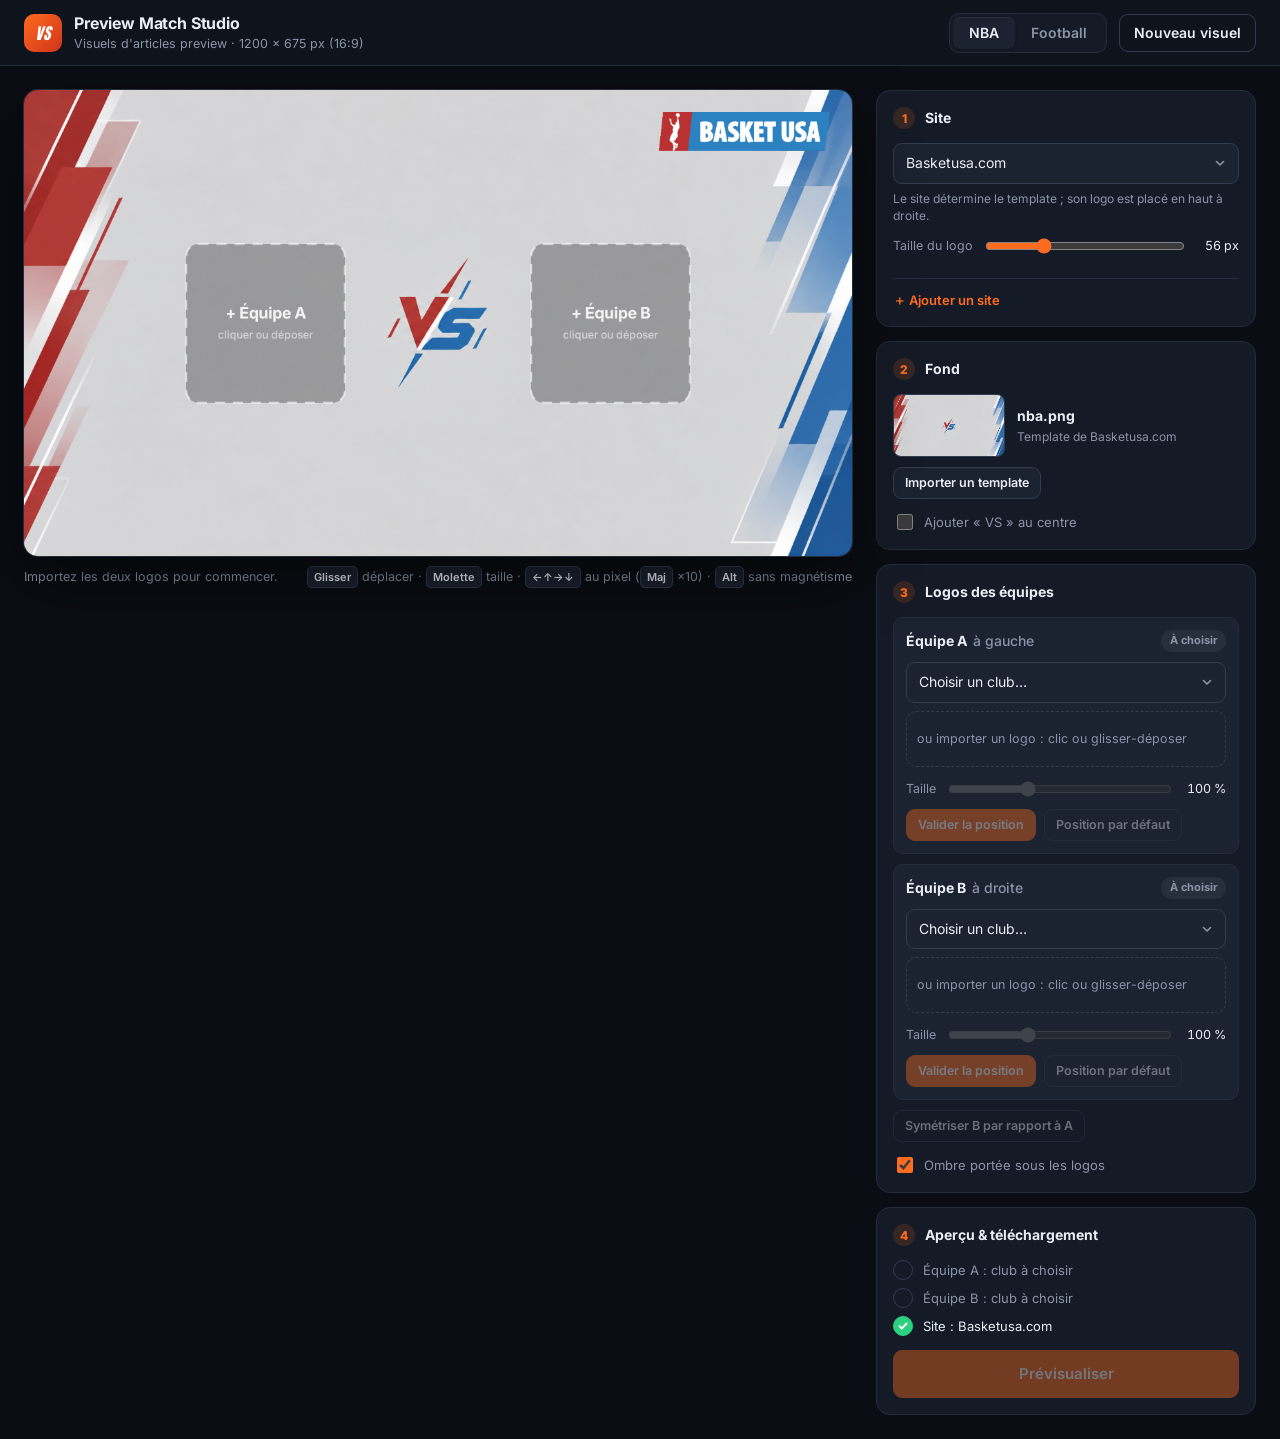
==== index.html @ 1eacbdc1 "Preview Match Studio : générateur de visuels preview de match Dashboard statique (HTML/canvas) pour " ====
<!doctype html>
<html lang="fr">
<head>
  <meta charset="utf-8">
  <meta name="viewport" content="width=device-width, initial-scale=1">
  <title>Preview Match Studio</title>
  <link rel="preconnect" href="https://fonts.googleapis.com">
  <link rel="preconnect" href="https://fonts.gstatic.com" crossorigin>
  <link href="https://fonts.googleapis.com/css2?family=Anton&family=Inter:wght@400;500;600;700;800&display=swap" rel="stylesheet">
  <link rel="stylesheet" href="css/style.css">
</head>
<body>
  <header class="topbar">
    <div class="brand">
      <div class="brand-mark" aria-hidden="true">VS</div>
      <div>
        <h1>Preview Match Studio</h1>
        <p>Visuels d'articles preview · 1200 × 675 px (16:9)</p>
      </div>
    </div>
    <div class="topbar-actions">
      <div class="seg" id="sportSeg" role="tablist" aria-label="Sport"></div>
      <button class="btn ghost" id="resetBtn" type="button">Nouveau visuel</button>
    </div>
  </header>

  <main class="layout">
    <section class="stage-col">
      <div class="stage" id="stage">
        <canvas id="editor" tabindex="0" aria-label="Zone d'édition du visuel"></canvas>
        <div class="drop-hint" aria-hidden="true">
          <div data-side="0"><span>Déposer pour<strong data-role="dropLabel">Équipe A</strong></span></div>
          <div data-side="1"><span>Déposer pour<strong data-role="dropLabel">Équipe B</strong></span></div>
        </div>
      </div>
      <div class="stage-bar">
        <span id="statusText">Importez les deux logos pour commencer.</span>
        <span class="keys"><kbd>Glisser</kbd> déplacer · <kbd>Molette</kbd> taille · <kbd>←↑→↓</kbd> au pixel (<kbd>Maj</kbd> ×10) · <kbd>Alt</kbd> sans magnétisme</span>
      </div>
    </section>

    <aside class="panel">
      <section class="card">
        <h2><span class="step">1</span>Site</h2>
        <select class="select" id="siteSelect" aria-label="Site"></select>
        <small class="note" id="siteNote"></small>
        <label class="range">Taille du logo
          <input type="range" id="siteSize" min="24" max="140" step="1">
          <output id="siteSizeOut"></output>
        </label>
        <div class="row-btns">
          <button class="btn small ghost danger" id="deleteSiteBtn" type="button" hidden>Supprimer ce site</button>
        </div>
        <details class="add-site" id="addSite">
          <summary>＋ Ajouter un site</summary>
          <form id="addSiteForm" autocomplete="off">
            <label class="field">Nom du site<input type="text" id="newSiteName" placeholder="ex. monsite.fr" required></label>
            <label class="field">Logo (PNG/SVG transparent)<input type="file" id="newSiteLogo" accept="image/*" required></label>
            <button class="btn small primary" type="submit">Enregistrer le site</button>
            <small class="note">Le site est mémorisé dans ce navigateur : importez ensuite son template à l'étape 2. Pour le partager avec l'équipe, ajoutez-le dans <code>js/config.js</code>.</small>
          </form>
        </details>
      </section>

      <section class="card">
        <h2><span class="step">2</span>Fond</h2>
        <div class="template-row">
          <div class="template-thumb" id="templateThumbWrap"><img id="templateThumb" alt=""></div>
          <div class="template-info">
            <strong id="templateName">…</strong>
            <small class="note" id="templateNote"></small>
          </div>
        </div>
        <div class="row-btns">
          <label class="btn small">Importer un template<input type="file" accept="image/*" id="templateInput" hidden></label>
          <button class="btn small ghost" id="templateResetBtn" type="button" hidden>Revenir au template du site</button>
        </div>
        <label class="check"><input type="checkbox" id="vsToggle"> Ajouter « VS » au centre</label>
      </section>

      <section class="card">
        <h2><span class="step">3</span>Logos des équipes</h2>
        <div id="teams"></div>
        <div class="row-btns">
          <button class="btn small ghost" id="mirrorBtn" type="button" title="Place le logo B en miroir du logo A (même hauteur, même taille)">Symétriser B par rapport à A</button>
        </div>
        <label class="check"><input type="checkbox" id="shadowToggle" checked> Ombre portée sous les logos</label>
      </section>

      <section class="card">
        <h2><span class="step">4</span>Aperçu &amp; téléchargement</h2>
        <ul class="checklist" id="checklist"></ul>
        <button class="btn primary block" id="previewBtn" type="button">Prévisualiser</button>
      </section>
    </aside>
  </main>

  <template id="teamTpl">
    <div class="team">
      <div class="team-head">
        <span class="team-label"><span data-role="label"></span><em data-role="side"></em></span>
        <span class="badge" data-role="badge"></span>
      </div>
      <select class="select club-select" data-role="club" aria-label="Choisir le club"></select>
      <label class="drop" data-role="drop">
        <input type="file" accept="image/*" hidden data-role="file">
        <img data-role="thumb" alt="" hidden>
        <span data-role="dropText"></span>
      </label>
      <label class="range">Taille
        <input type="range" min="20" max="250" step="1" data-role="size">
        <output data-role="sizeOut"></output>
      </label>
      <div class="row-btns">
        <button class="btn small primary" type="button" data-role="validate">Valider la position</button>
        <button class="btn small ghost" type="button" data-role="edit" hidden>Modifier la position</button>
        <button class="btn small ghost" type="button" data-role="reset">Position par défaut</button>
      </div>
    </div>
  </template>

  <dialog id="previewDialog" class="dialog" aria-labelledby="previewTitle">
    <div class="dialog-head">
      <h3 id="previewTitle">Aperçu final</h3>
      <button class="icon-btn" type="button" data-close aria-label="Fermer">×</button>
    </div>
    <div class="preview-img">
      <img id="previewImg" alt="Aperçu du visuel exporté">
      <p class="preview-error" id="previewError" hidden></p>
    </div>
    <div class="dialog-foot">
      <label class="field grow">Nom du fichier
        <span class="filename"><input type="text" id="filenameInput" spellcheck="false"><em id="extLabel">.jpg</em></span>
      </label>
      <label class="field">Format
        <select class="select" id="formatSelect">
          <option value="jpeg">JPG</option>
          <option value="webp">WebP</option>
          <option value="png">PNG</option>
        </select>
      </label>
      <span class="preview-meta" id="previewMeta"></span>
      <div class="row-btns">
        <button class="btn ghost" type="button" data-close>Retour à l'édition</button>
        <button class="btn primary" type="button" id="downloadBtn">Télécharger</button>
      </div>
    </div>
  </dialog>

  <div class="toast" id="toast" role="status" aria-live="polite"></div>

  <script src="js/config.js"></script>
  <script src="js/teams.js"></script>
  <script src="js/app.js"></script>
</body>
</html>
---- css/style.css ----
:root {
  --bg: #0a0d13;
  --surface: #10151e;
  --card: #151b26;
  --card-2: #1b2230;
  --line: #242d3e;
  --line-2: #313c51;
  --text: #e9edf4;
  --muted: #8a94a7;
  --accent: #ff6b1f;
  --accent-hover: #ff8540;
  --accent-soft: rgba(255, 107, 31, 0.14);
  --ok: #2bd17e;
  --ok-soft: rgba(43, 209, 126, 0.14);
  --warn: #f5a524;
  --warn-soft: rgba(245, 165, 36, 0.14);
  --danger: #ff5d5d;
  --radius: 14px;
  --radius-sm: 10px;
  --font: Inter, system-ui, -apple-system, "Segoe UI", Roboto, sans-serif;
  color-scheme: dark;
}

* { box-sizing: border-box; }
[hidden] { display: none !important; }
html, body { margin: 0; }
body {
  min-height: 100vh;
  background: var(--bg);
  color: var(--text);
  font: 14px/1.45 var(--font);
  -webkit-font-smoothing: antialiased;
}
button, input, select { font: inherit; color: inherit; }
code { font-size: 0.92em; background: rgba(255, 255, 255, 0.06); padding: 1px 5px; border-radius: 5px; }

/* ---------- Barre du haut ---------- */
.topbar {
  position: sticky;
  top: 0;
  z-index: 10;
  display: flex;
  align-items: center;
  justify-content: space-between;
  gap: 16px;
  padding: 12px 24px;
  background: rgba(16, 21, 30, 0.92);
  backdrop-filter: blur(8px);
  border-bottom: 1px solid var(--line);
}
.brand { display: flex; align-items: center; gap: 12px; min-width: 0; }
.brand-mark {
  flex: none;
  width: 38px;
  height: 38px;
  display: grid;
  place-items: center;
  border-radius: 10px;
  background: linear-gradient(135deg, var(--accent), #d0331a);
  color: #fff;
  font: italic 16px/1 Anton, Impact, sans-serif;
  letter-spacing: 0.04em;
}
.brand h1 { margin: 0; font-size: 16px; font-weight: 700; letter-spacing: -0.01em; }
.brand p { margin: 0; color: var(--muted); font-size: 12.5px; }
.topbar-actions { display: flex; align-items: center; gap: 12px; }

.seg {
  display: inline-flex;
  padding: 3px;
  background: var(--card);
  border: 1px solid var(--line);
  border-radius: 10px;
}
.seg button {
  border: 0;
  background: transparent;
  padding: 6px 16px;
  border-radius: 7px;
  color: var(--muted);
  font-weight: 600;
  cursor: pointer;
}
.seg button:hover { color: var(--text); }
.seg button[aria-selected="true"] {
  background: var(--card-2);
  color: var(--text);
  box-shadow: inset 0 1px 0 rgba(255, 255, 255, 0.05), 0 1px 3px rgba(0, 0, 0, 0.4);
}

/* ---------- Mise en page ---------- */
.layout {
  display: grid;
  grid-template-columns: minmax(0, 1fr) 380px;
  gap: 24px;
  padding: 24px;
  align-items: start;
  max-width: 1720px;
  margin: 0 auto;
}
.stage-col { position: sticky; top: 87px; min-width: 0; }

.stage {
  position: relative;
  aspect-ratio: 16 / 9;
  overflow: hidden;
  border-radius: var(--radius);
  background: #000;
  box-shadow: 0 0 0 1px var(--line), 0 24px 60px rgba(0, 0, 0, 0.5);
}
.stage canvas {
  display: block;
  width: 100%;
  height: 100%;
  touch-action: none;
  outline: none;
}
.stage canvas.is-dragging { cursor: grabbing !important; }

.drop-hint {
  position: absolute;
  inset: 0;
  display: none;
  grid-template-columns: 1fr 1fr;
  pointer-events: none;
}
.stage.is-dropping .drop-hint { display: grid; }
.drop-hint > div {
  display: grid;
  place-items: center;
  margin: 12px;
  border: 2px dashed rgba(255, 255, 255, 0.35);
  border-radius: var(--radius-sm);
  background: rgba(5, 8, 14, 0.55);
  color: rgba(255, 255, 255, 0.7);
  text-align: center;
  transition: background 0.12s, border-color 0.12s;
}
.drop-hint > div.is-active { border-color: var(--accent); background: rgba(255, 107, 31, 0.25); color: #fff; }
.drop-hint strong { display: block; font-size: 22px; margin-top: 4px; color: #fff; }

.stage-bar {
  display: flex;
  flex-wrap: wrap;
  justify-content: space-between;
  gap: 8px 16px;
  margin-top: 12px;
  color: var(--muted);
  font-size: 12.5px;
}
#statusText strong { color: var(--text); font-weight: 600; }
#statusText .num { font-variant-numeric: tabular-nums; }
kbd {
  font: 600 11px/1 var(--font);
  padding: 3px 6px;
  border-radius: 5px;
  background: var(--card-2);
  border: 1px solid var(--line-2);
  color: var(--text);
}

/* ---------- Panneau latéral ---------- */
.panel { display: flex; flex-direction: column; gap: 14px; min-width: 0; }
.card {
  padding: 16px;
  background: var(--card);
  border: 1px solid var(--line);
  border-radius: var(--radius);
}
.card h2 {
  display: flex;
  align-items: center;
  gap: 10px;
  margin: 0 0 14px;
  font-size: 14px;
  font-weight: 700;
}
.step {
  width: 22px;
  height: 22px;
  display: grid;
  place-items: center;
  border-radius: 50%;
  background: var(--accent-soft);
  color: var(--accent);
  font-size: 12px;
  font-weight: 800;
}

.note { display: block; margin-top: 6px; color: var(--muted); font-size: 12px; }
.note.warn { color: var(--warn); }
.note:empty { display: none; }

/* Fond */
.template-row { display: flex; align-items: center; gap: 12px; }
.template-thumb {
  flex: none;
  width: 112px;
  aspect-ratio: 16 / 9;
  overflow: hidden;
  border-radius: 8px;
  border: 1px solid var(--line-2);
  background: linear-gradient(115deg, #13235c 0 49%, #6b1222 51% 100%);
}
.template-thumb.is-football { background: linear-gradient(115deg, #0d4a32 0 49%, #0a2e4d 51% 100%); }
.template-thumb img { display: block; width: 100%; height: 100%; object-fit: cover; }
.template-thumb img:not([src]), .template-thumb img[src=""] { display: none; }
.template-info { min-width: 0; }
.template-info strong { display: block; overflow: hidden; text-overflow: ellipsis; white-space: nowrap; }
.template-info .note { margin-top: 2px; }

/* Équipes */
.team {
  padding: 12px;
  margin-bottom: 10px;
  background: var(--card-2);
  border: 1px solid var(--line);
  border-radius: var(--radius-sm);
  transition: border-color 0.15s, box-shadow 0.15s;
}
.team.is-selected { border-color: var(--accent); box-shadow: 0 0 0 3px var(--accent-soft); }
.team.is-locked { border-color: rgba(43, 209, 126, 0.45); }
.team-head { display: flex; align-items: center; justify-content: space-between; margin-bottom: 10px; }
.team-label { font-weight: 700; }
.team-label em { margin-left: 6px; font-style: normal; font-weight: 500; color: var(--muted); }

.badge {
  padding: 3px 9px;
  border-radius: 99px;
  background: rgba(255, 255, 255, 0.06);
  color: var(--muted);
  font-size: 11px;
  font-weight: 700;
  white-space: nowrap;
}
.badge.warn { background: var(--warn-soft); color: var(--warn); }
.badge.ok { background: var(--ok-soft); color: var(--ok); }

.club-select { margin-bottom: 8px; }
.club-select:disabled { opacity: 0.6; cursor: not-allowed; }

.drop {
  display: flex;
  align-items: center;
  gap: 12px;
  min-height: 56px;
  padding: 8px 10px;
  border: 1.5px dashed var(--line-2);
  border-radius: var(--radius-sm);
  color: var(--muted);
  font-size: 12.5px;
  cursor: pointer;
  transition: border-color 0.15s, background 0.15s, color 0.15s;
}
.drop:hover, .drop.is-over { border-color: var(--accent); background: var(--accent-soft); color: var(--text); }
.drop img {
  flex: none;
  width: 44px;
  height: 44px;
  padding: 3px;
  object-fit: contain;
  border-radius: 6px;
  background: repeating-conic-gradient(#2a3242 0 25%, #20273444 0 50%) 0 0 / 10px 10px;
}
.drop span { min-width: 0; overflow-wrap: anywhere; }
.team.is-locked .drop { pointer-events: none; opacity: 0.75; }

.range {
  display: grid;
  grid-template-columns: auto 1fr 46px;
  align-items: center;
  gap: 10px;
  margin: 12px 0 2px;
  color: var(--muted);
  font-size: 12.5px;
}
input[type="range"] { width: 100%; accent-color: var(--accent); }
input[type="range"]:disabled { opacity: 0.4; }
output { text-align: right; font-size: 12.5px; color: var(--text); font-variant-numeric: tabular-nums; }

.row-btns { display: flex; flex-wrap: wrap; gap: 8px; margin-top: 10px; }
.row-btns:empty { display: none; }

.check {
  display: flex;
  align-items: center;
  gap: 8px;
  margin-top: 12px;
  color: var(--muted);
  font-size: 13px;
  cursor: pointer;
}
.check input { width: 16px; height: 16px; accent-color: var(--accent); }

/* Boutons */
.btn {
  display: inline-flex;
  align-items: center;
  justify-content: center;
  gap: 6px;
  padding: 8px 14px;
  border: 1px solid var(--line-2);
  border-radius: 9px;
  background: var(--card-2);
  font-weight: 600;
  white-space: nowrap;
  cursor: pointer;
  transition: background 0.15s, border-color 0.15s, opacity 0.15s;
}
.btn:hover:not(:disabled) { background: #242c3d; border-color: #3d4964; }
.btn:focus-visible, .seg button:focus-visible, .select:focus-visible, .field input:focus-visible { outline: 2px solid var(--accent); outline-offset: 2px; }
.btn:disabled { opacity: 0.4; cursor: not-allowed; }
.btn.small { padding: 6px 11px; font-size: 12.5px; }
.btn.ghost { background: transparent; }
.btn.primary { background: var(--accent); border-color: var(--accent); color: #fff; }
.btn.primary:hover:not(:disabled) { background: var(--accent-hover); border-color: var(--accent-hover); }
.btn.danger { color: var(--danger); }
.btn.block { width: 100%; padding: 12px; font-size: 15px; }

/* Champs */
.select {
  width: 100%;
  appearance: none;
  padding: 9px 34px 9px 12px;
  border: 1px solid var(--line-2);
  border-radius: 9px;
  background: var(--card-2) url("data:image/svg+xml,%3Csvg xmlns='http://www.w3.org/2000/svg' width='12' height='12' viewBox='0 0 12 12'%3E%3Cpath d='M2.5 4.5 6 8l3.5-3.5' fill='none' stroke='%238a94a7' stroke-width='1.6' stroke-linecap='round' stroke-linejoin='round'/%3E%3C/svg%3E") no-repeat right 12px center;
  cursor: pointer;
}
.field { display: grid; gap: 6px; color: var(--muted); font-size: 12.5px; }
.field input[type="text"] {
  width: 100%;
  padding: 9px 12px;
  border: 1px solid var(--line-2);
  border-radius: 9px;
  background: var(--card-2);
}
.field input[type="file"] { font-size: 12px; color: var(--muted); }

.add-site { margin-top: 12px; border-top: 1px solid var(--line); padding-top: 12px; }
.add-site summary { cursor: pointer; color: var(--accent); font-weight: 600; font-size: 13px; list-style: none; }
.add-site summary::-webkit-details-marker { display: none; }
.add-site form { display: grid; gap: 12px; margin-top: 12px; }
.add-site form .btn { justify-self: start; }

/* Checklist */
.checklist { display: grid; gap: 8px; margin: 0 0 14px; padding: 0; list-style: none; }
.checklist li { display: flex; align-items: center; gap: 10px; color: var(--muted); font-size: 13px; }
.checklist li::before {
  content: "";
  flex: none;
  width: 18px;
  height: 18px;
  border: 1.5px solid var(--line-2);
  border-radius: 50%;
}
.checklist li.ok { color: var(--text); }
.checklist li.ok::before {
  border-color: var(--ok);
  background: var(--ok) url("data:image/svg+xml,%3Csvg xmlns='http://www.w3.org/2000/svg' width='12' height='12' viewBox='0 0 12 12'%3E%3Cpath d='m2.5 6.2 2.3 2.3 4.7-5' fill='none' stroke='%23fff' stroke-width='1.9' stroke-linecap='round' stroke-linejoin='round'/%3E%3C/svg%3E") center / 12px no-repeat;
}
.checklist li.warn::before {
  border-color: var(--warn);
  background: var(--warn-soft) url("data:image/svg+xml,%3Csvg xmlns='http://www.w3.org/2000/svg' width='12' height='12' viewBox='0 0 12 12'%3E%3Cpath d='M6 3v3.6' stroke='%23f5a524' stroke-width='1.8' stroke-linecap='round'/%3E%3Ccircle cx='6' cy='9' r='1' fill='%23f5a524'/%3E%3C/svg%3E") center / 12px no-repeat;
}

/* ---------- Fenêtre d'aperçu ---------- */
.dialog {
  width: min(1040px, calc(100vw - 32px));
  max-height: calc(100vh - 32px);
  padding: 0;
  border: 1px solid var(--line-2);
  border-radius: 18px;
  background: var(--surface);
  color: var(--text);
  box-shadow: 0 30px 80px rgba(0, 0, 0, 0.6);
}
.dialog::backdrop { background: rgba(5, 7, 12, 0.78); backdrop-filter: blur(4px); }
.dialog-head {
  display: flex;
  align-items: center;
  justify-content: space-between;
  padding: 14px 18px;
  border-bottom: 1px solid var(--line);
}
.dialog-head h3 { margin: 0; font-size: 15px; }
.icon-btn {
  width: 32px;
  height: 32px;
  border: 0;
  border-radius: 8px;
  background: transparent;
  color: var(--muted);
  font-size: 22px;
  line-height: 1;
  cursor: pointer;
}
.icon-btn:hover { background: var(--card-2); color: var(--text); }
.preview-img { padding: 18px; }
.preview-img img { display: block; width: 100%; height: auto; border-radius: 10px; box-shadow: 0 0 0 1px var(--line); }
.preview-img img[src=""] { display: none; }
.preview-error {
  margin: 0;
  padding: 14px 16px;
  border-radius: 10px;
  background: rgba(255, 93, 93, 0.1);
  color: #ffb3b3;
}
.dialog-foot {
  display: flex;
  flex-wrap: wrap;
  align-items: flex-end;
  gap: 14px;
  padding: 14px 18px 18px;
  border-top: 1px solid var(--line);
}
.dialog-foot .grow { flex: 1 1 260px; }
.dialog-foot .row-btns { margin: 0 0 0 auto; }
.filename {
  display: flex;
  align-items: center;
  border: 1px solid var(--line-2);
  border-radius: 9px;
  background: var(--card-2);
  overflow: hidden;
}
.filename input[type="text"] { border: 0; border-radius: 0; background: transparent; min-width: 0; }
.filename input:focus-visible { outline: none; }
.filename:focus-within { outline: 2px solid var(--accent); outline-offset: 2px; }
.filename em { padding: 0 12px; color: var(--muted); font-style: normal; }
.preview-meta { align-self: center; color: var(--muted); font-size: 12.5px; font-variant-numeric: tabular-nums; }

/* ---------- Notification ---------- */
.toast {
  position: fixed;
  left: 50%;
  bottom: 24px;
  z-index: 50;
  max-width: calc(100vw - 32px);
  padding: 10px 16px;
  border: 1px solid var(--line-2);
  border-radius: 10px;
  background: #1f2737;
  box-shadow: 0 12px 30px rgba(0, 0, 0, 0.45);
  font-size: 13px;
  opacity: 0;
  pointer-events: none;
  transform: translate(-50%, 16px);
  transition: opacity 0.2s, transform 0.2s;
}
.toast.show { opacity: 1; transform: translate(-50%, 0); }

/* ---------- Responsive ---------- */
@media (max-width: 1020px) {
  .layout { grid-template-columns: 1fr; padding: 16px; }
  .stage-col { position: static; }
}
@media (max-width: 640px) {
  .topbar { flex-wrap: wrap; padding: 12px 16px; }
  .brand p { display: none; }
  .stage-bar .keys { display: none; }
}
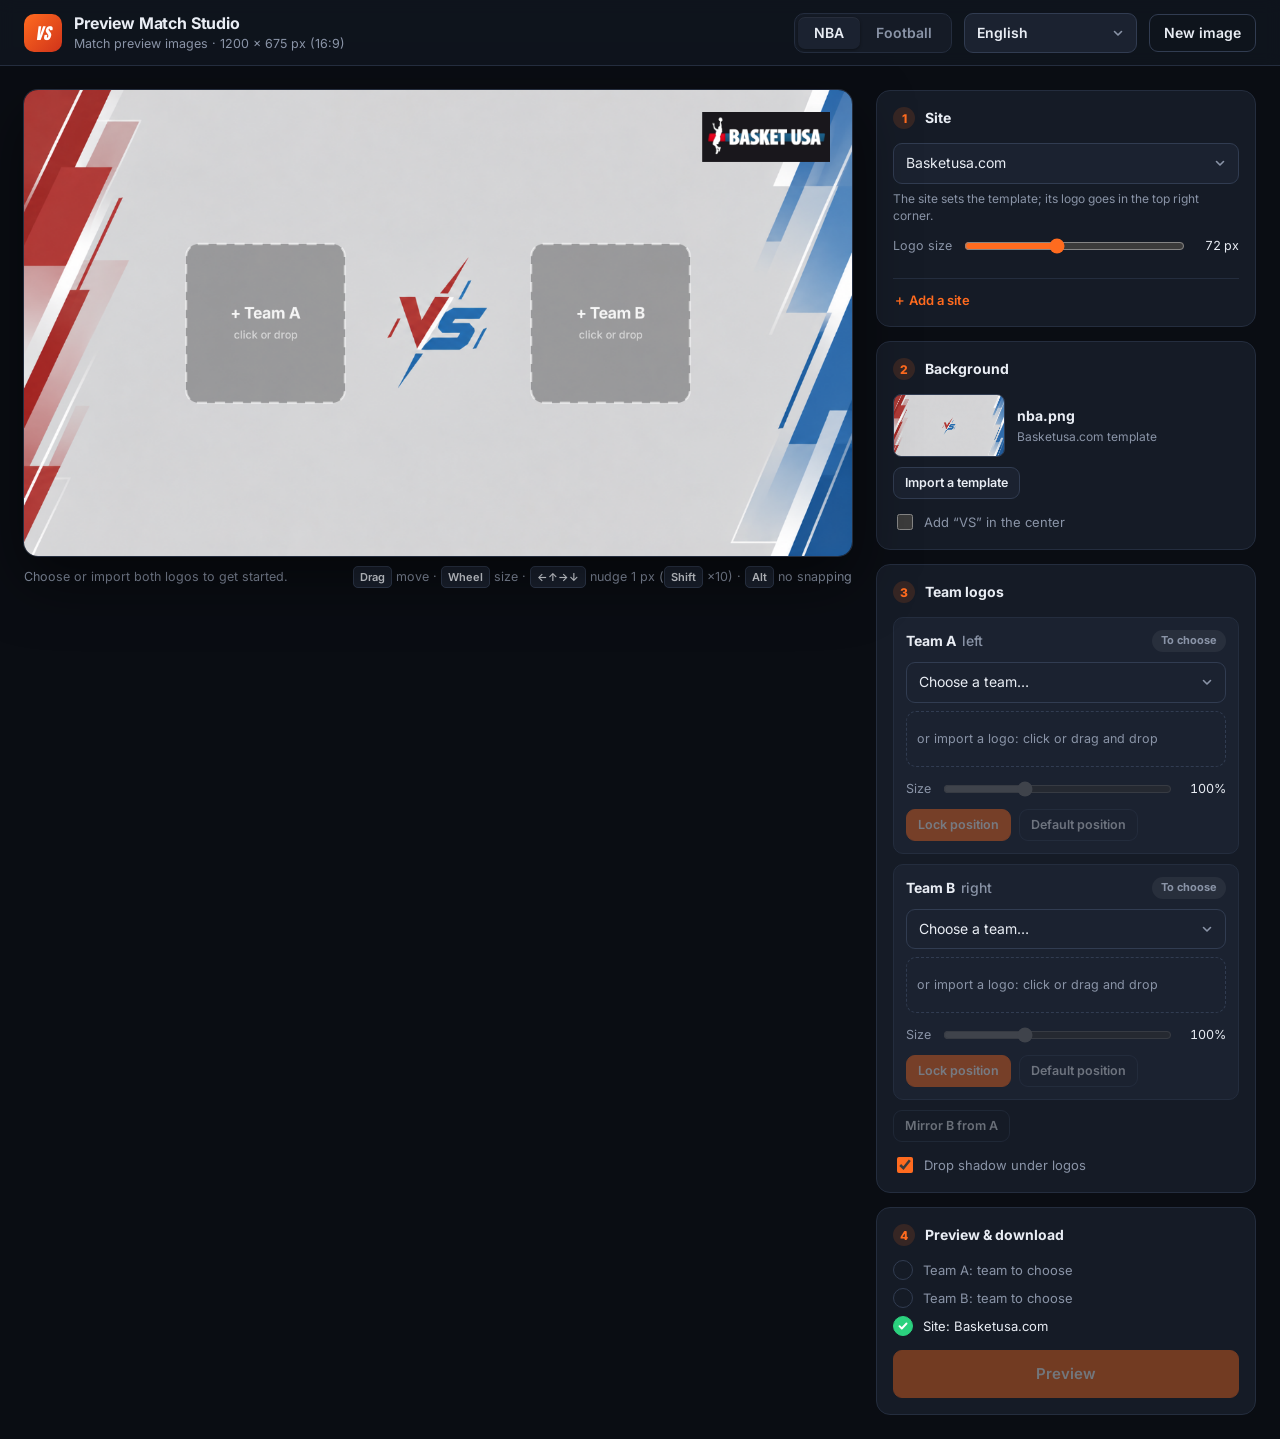
==== commit 7672daf6: "Sélecteur de langue (FR / EN / PT-BR) et nouveau logo Basket USA - Menu de langue dans la barre du h" ====
--- a/index.html
+++ b/index.html
@@ -10,60 +10,68 @@
   <link rel="stylesheet" href="css/style.css">
 </head>
 <body>
+  <!-- Textes : data-i18n (texte), data-i18n-html (texte avec balises), data-i18n-attr (attributs) → js/i18n.js -->
   <header class="topbar">
     <div class="brand">
       <div class="brand-mark" aria-hidden="true">VS</div>
       <div>
         <h1>Preview Match Studio</h1>
-        <p>Visuels d'articles preview · 1200 × 675 px (16:9)</p>
+        <p data-i18n="app.subtitle">Visuels d'articles preview · 1200 × 675 px (16:9)</p>
       </div>
     </div>
     <div class="topbar-actions">
-      <div class="seg" id="sportSeg" role="tablist" aria-label="Sport"></div>
-      <button class="btn ghost" id="resetBtn" type="button">Nouveau visuel</button>
+      <div class="seg" id="sportSeg" role="tablist" aria-label="Sport" data-i18n-attr="aria-label:aria.sport"></div>
+      <select class="select lang-select" id="langSelect" aria-label="Langue" data-i18n-attr="aria-label:aria.lang"></select>
+      <button class="btn ghost" id="resetBtn" type="button" data-i18n="btn.newVisual">Nouveau visuel</button>
     </div>
   </header>
 
   <main class="layout">
     <section class="stage-col">
       <div class="stage" id="stage">
-        <canvas id="editor" tabindex="0" aria-label="Zone d'édition du visuel"></canvas>
+        <canvas id="editor" tabindex="0" aria-label="Zone d'édition du visuel" data-i18n-attr="aria-label:aria.canvas"></canvas>
         <div class="drop-hint" aria-hidden="true">
-          <div data-side="0"><span>Déposer pour<strong data-role="dropLabel">Équipe A</strong></span></div>
-          <div data-side="1"><span>Déposer pour<strong data-role="dropLabel">Équipe B</strong></span></div>
+          <div data-side="0"><span><span data-i18n="drop.for">Déposer pour</span><strong data-role="dropLabel">Équipe A</strong></span></div>
+          <div data-side="1"><span><span data-i18n="drop.for">Déposer pour</span><strong data-role="dropLabel">Équipe B</strong></span></div>
         </div>
       </div>
       <div class="stage-bar">
-        <span id="statusText">Importez les deux logos pour commencer.</span>
-        <span class="keys"><kbd>Glisser</kbd> déplacer · <kbd>Molette</kbd> taille · <kbd>←↑→↓</kbd> au pixel (<kbd>Maj</kbd> ×10) · <kbd>Alt</kbd> sans magnétisme</span>
+        <span id="statusText"></span>
+        <span class="keys" data-i18n-html="keys.hint"><kbd>Glisser</kbd> déplacer · <kbd>Molette</kbd> taille · <kbd>←↑→↓</kbd> au pixel (<kbd>Maj</kbd> ×10) · <kbd>Alt</kbd> sans magnétisme</span>
       </div>
     </section>
 
     <aside class="panel">
       <section class="card">
-        <h2><span class="step">1</span>Site</h2>
-        <select class="select" id="siteSelect" aria-label="Site"></select>
+        <h2><span class="step">1</span><span data-i18n="site.title">Site</span></h2>
+        <select class="select" id="siteSelect" aria-label="Site" data-i18n-attr="aria-label:site.title"></select>
         <small class="note" id="siteNote"></small>
-        <label class="range">Taille du logo
+        <label class="range"><span data-i18n="site.size">Taille du logo</span>
           <input type="range" id="siteSize" min="24" max="140" step="1">
           <output id="siteSizeOut"></output>
         </label>
         <div class="row-btns">
-          <button class="btn small ghost danger" id="deleteSiteBtn" type="button" hidden>Supprimer ce site</button>
+          <button class="btn small ghost danger" id="deleteSiteBtn" type="button" hidden data-i18n="site.delete">Supprimer ce site</button>
         </div>
         <details class="add-site" id="addSite">
-          <summary>＋ Ajouter un site</summary>
+          <summary data-i18n="site.add">＋ Ajouter un site</summary>
           <form id="addSiteForm" autocomplete="off">
-            <label class="field">Nom du site<input type="text" id="newSiteName" placeholder="ex. monsite.fr" required></label>
-            <label class="field">Logo (PNG/SVG transparent)<input type="file" id="newSiteLogo" accept="image/*" required></label>
-            <button class="btn small primary" type="submit">Enregistrer le site</button>
-            <small class="note">Le site est mémorisé dans ce navigateur : importez ensuite son template à l'étape 2. Pour le partager avec l'équipe, ajoutez-le dans <code>js/config.js</code>.</small>
+            <label class="field"><span data-i18n="site.name">Nom du site</span><input type="text" id="newSiteName" placeholder="ex. monsite.fr" data-i18n-attr="placeholder:site.namePlaceholder"></label>
+            <div class="field">
+              <span data-i18n="site.logo">Logo (PNG/SVG transparent)</span>
+              <div class="file-pick">
+                <label class="btn small"><span data-i18n="site.chooseFile">Choisir un fichier</span><input type="file" id="newSiteLogo" accept="image/*" hidden></label>
+                <span class="file-name" id="newSiteLogoName"></span>
+              </div>
+            </div>
+            <button class="btn small primary" type="submit" data-i18n="site.save">Enregistrer le site</button>
+            <small class="note" data-i18n-html="site.addNote">Le site est mémorisé dans ce navigateur : importez ensuite son template à l'étape 2. Pour le partager avec l'équipe, ajoutez-le dans <code>js/config.js</code>.</small>
           </form>
         </details>
       </section>
 
       <section class="card">
-        <h2><span class="step">2</span>Fond</h2>
+        <h2><span class="step">2</span><span data-i18n="bg.title">Fond</span></h2>
         <div class="template-row">
           <div class="template-thumb" id="templateThumbWrap"><img id="templateThumb" alt=""></div>
           <div class="template-info">
@@ -72,25 +80,25 @@
           </div>
         </div>
         <div class="row-btns">
-          <label class="btn small">Importer un template<input type="file" accept="image/*" id="templateInput" hidden></label>
-          <button class="btn small ghost" id="templateResetBtn" type="button" hidden>Revenir au template du site</button>
+          <label class="btn small"><span data-i18n="bg.import">Importer un template</span><input type="file" accept="image/*" id="templateInput" hidden></label>
+          <button class="btn small ghost" id="templateResetBtn" type="button" hidden data-i18n="bg.reset">Revenir au template du site</button>
         </div>
-        <label class="check"><input type="checkbox" id="vsToggle"> Ajouter « VS » au centre</label>
+        <label class="check"><input type="checkbox" id="vsToggle"> <span data-i18n="bg.vs">Ajouter « VS » au centre</span></label>
       </section>
 
       <section class="card">
-        <h2><span class="step">3</span>Logos des équipes</h2>
+        <h2><span class="step">3</span><span data-i18n="teams.title">Logos des équipes</span></h2>
         <div id="teams"></div>
         <div class="row-btns">
-          <button class="btn small ghost" id="mirrorBtn" type="button" title="Place le logo B en miroir du logo A (même hauteur, même taille)">Symétriser B par rapport à A</button>
+          <button class="btn small ghost" id="mirrorBtn" type="button" title="Place le logo B en miroir du logo A (même hauteur, même taille)" data-i18n="teams.mirror" data-i18n-attr="title:teams.mirrorTitle">Symétriser B par rapport à A</button>
         </div>
-        <label class="check"><input type="checkbox" id="shadowToggle" checked> Ombre portée sous les logos</label>
+        <label class="check"><input type="checkbox" id="shadowToggle" checked> <span data-i18n="teams.shadow">Ombre portée sous les logos</span></label>
       </section>
 
       <section class="card">
-        <h2><span class="step">4</span>Aperçu &amp; téléchargement</h2>
+        <h2><span class="step">4</span><span data-i18n="export.title">Aperçu &amp; téléchargement</span></h2>
         <ul class="checklist" id="checklist"></ul>
-        <button class="btn primary block" id="previewBtn" type="button">Prévisualiser</button>
+        <button class="btn primary block" id="previewBtn" type="button" data-i18n="export.preview">Prévisualiser</button>
       </section>
     </aside>
   </main>
@@ -101,38 +109,38 @@
         <span class="team-label"><span data-role="label"></span><em data-role="side"></em></span>
         <span class="badge" data-role="badge"></span>
       </div>
-      <select class="select club-select" data-role="club" aria-label="Choisir le club"></select>
+      <select class="select club-select" data-role="club" aria-label="Choisir le club" data-i18n-attr="aria-label:team.clubAria"></select>
       <label class="drop" data-role="drop">
         <input type="file" accept="image/*" hidden data-role="file">
         <img data-role="thumb" alt="" hidden>
         <span data-role="dropText"></span>
       </label>
-      <label class="range">Taille
+      <label class="range"><span data-i18n="team.size">Taille</span>
         <input type="range" min="20" max="250" step="1" data-role="size">
         <output data-role="sizeOut"></output>
       </label>
       <div class="row-btns">
-        <button class="btn small primary" type="button" data-role="validate">Valider la position</button>
-        <button class="btn small ghost" type="button" data-role="edit" hidden>Modifier la position</button>
-        <button class="btn small ghost" type="button" data-role="reset">Position par défaut</button>
+        <button class="btn small primary" type="button" data-role="validate" data-i18n="team.validate">Valider la position</button>
+        <button class="btn small ghost" type="button" data-role="edit" hidden data-i18n="team.edit">Modifier la position</button>
+        <button class="btn small ghost" type="button" data-role="reset" data-i18n="team.reset">Position par défaut</button>
       </div>
     </div>
   </template>
 
   <dialog id="previewDialog" class="dialog" aria-labelledby="previewTitle">
     <div class="dialog-head">
-      <h3 id="previewTitle">Aperçu final</h3>
-      <button class="icon-btn" type="button" data-close aria-label="Fermer">×</button>
+      <h3 id="previewTitle" data-i18n="dialog.title">Aperçu final</h3>
+      <button class="icon-btn" type="button" data-close aria-label="Fermer" data-i18n-attr="aria-label:dialog.close">×</button>
     </div>
     <div class="preview-img">
-      <img id="previewImg" alt="Aperçu du visuel exporté">
+      <img id="previewImg" alt="Aperçu du visuel exporté" data-i18n-attr="alt:dialog.imgAlt">
       <p class="preview-error" id="previewError" hidden></p>
     </div>
     <div class="dialog-foot">
-      <label class="field grow">Nom du fichier
+      <label class="field grow"><span data-i18n="dialog.filename">Nom du fichier</span>
         <span class="filename"><input type="text" id="filenameInput" spellcheck="false"><em id="extLabel">.jpg</em></span>
       </label>
-      <label class="field">Format
+      <label class="field"><span data-i18n="dialog.format">Format</span>
         <select class="select" id="formatSelect">
           <option value="jpeg">JPG</option>
           <option value="webp">WebP</option>
@@ -141,16 +149,27 @@
       </label>
       <span class="preview-meta" id="previewMeta"></span>
       <div class="row-btns">
-        <button class="btn ghost" type="button" data-close>Retour à l'édition</button>
-        <button class="btn primary" type="button" id="downloadBtn">Télécharger</button>
+        <button class="btn ghost" type="button" data-close data-i18n="dialog.back">Retour à l'édition</button>
+        <button class="btn primary" type="button" id="downloadBtn" data-i18n="dialog.download">Télécharger</button>
       </div>
     </div>
+  </dialog>
+
+  <dialog id="confirmDialog" class="dialog dialog-sm">
+    <form method="dialog">
+      <p id="confirmText"></p>
+      <div class="row-btns">
+        <button class="btn ghost" value="cancel" data-i18n="confirm.cancel">Annuler</button>
+        <button class="btn primary" value="ok" data-i18n="confirm.delete">Supprimer</button>
+      </div>
+    </form>
   </dialog>
 
   <div class="toast" id="toast" role="status" aria-live="polite"></div>
 
   <script src="js/config.js"></script>
   <script src="js/teams.js"></script>
+  <script src="js/i18n.js"></script>
   <script src="js/app.js"></script>
 </body>
 </html>
--- a/css/style.css
+++ b/css/style.css
@@ -64,6 +64,7 @@
 .brand h1 { margin: 0; font-size: 16px; font-weight: 700; letter-spacing: -0.01em; }
 .brand p { margin: 0; color: var(--muted); font-size: 12.5px; }
 .topbar-actions { display: flex; align-items: center; gap: 12px; }
+.lang-select { width: auto; padding-top: 7px; padding-bottom: 7px; font-weight: 600; }
 
 .seg {
   display: inline-flex;
@@ -342,6 +343,12 @@
 .add-site summary::-webkit-details-marker { display: none; }
 .add-site form { display: grid; gap: 12px; margin-top: 12px; }
 .add-site form .btn { justify-self: start; }
+.file-pick { display: flex; align-items: center; gap: 10px; min-width: 0; }
+.file-name { min-width: 0; overflow: hidden; text-overflow: ellipsis; white-space: nowrap; color: var(--muted); font-size: 12px; }
+.dialog-sm { width: min(420px, calc(100vw - 32px)); }
+.dialog-sm form { padding: 20px; }
+.dialog-sm p { margin: 0 0 6px; line-height: 1.5; }
+.dialog-sm .row-btns { justify-content: flex-end; margin-top: 16px; }
 
 /* Checklist */
 .checklist { display: grid; gap: 8px; margin: 0 0 14px; padding: 0; list-style: none; }
@@ -457,6 +464,7 @@
 }
 @media (max-width: 640px) {
   .topbar { flex-wrap: wrap; padding: 12px 16px; }
+  .topbar-actions { flex-wrap: wrap; }
   .brand p { display: none; }
   .stage-bar .keys { display: none; }
 }
